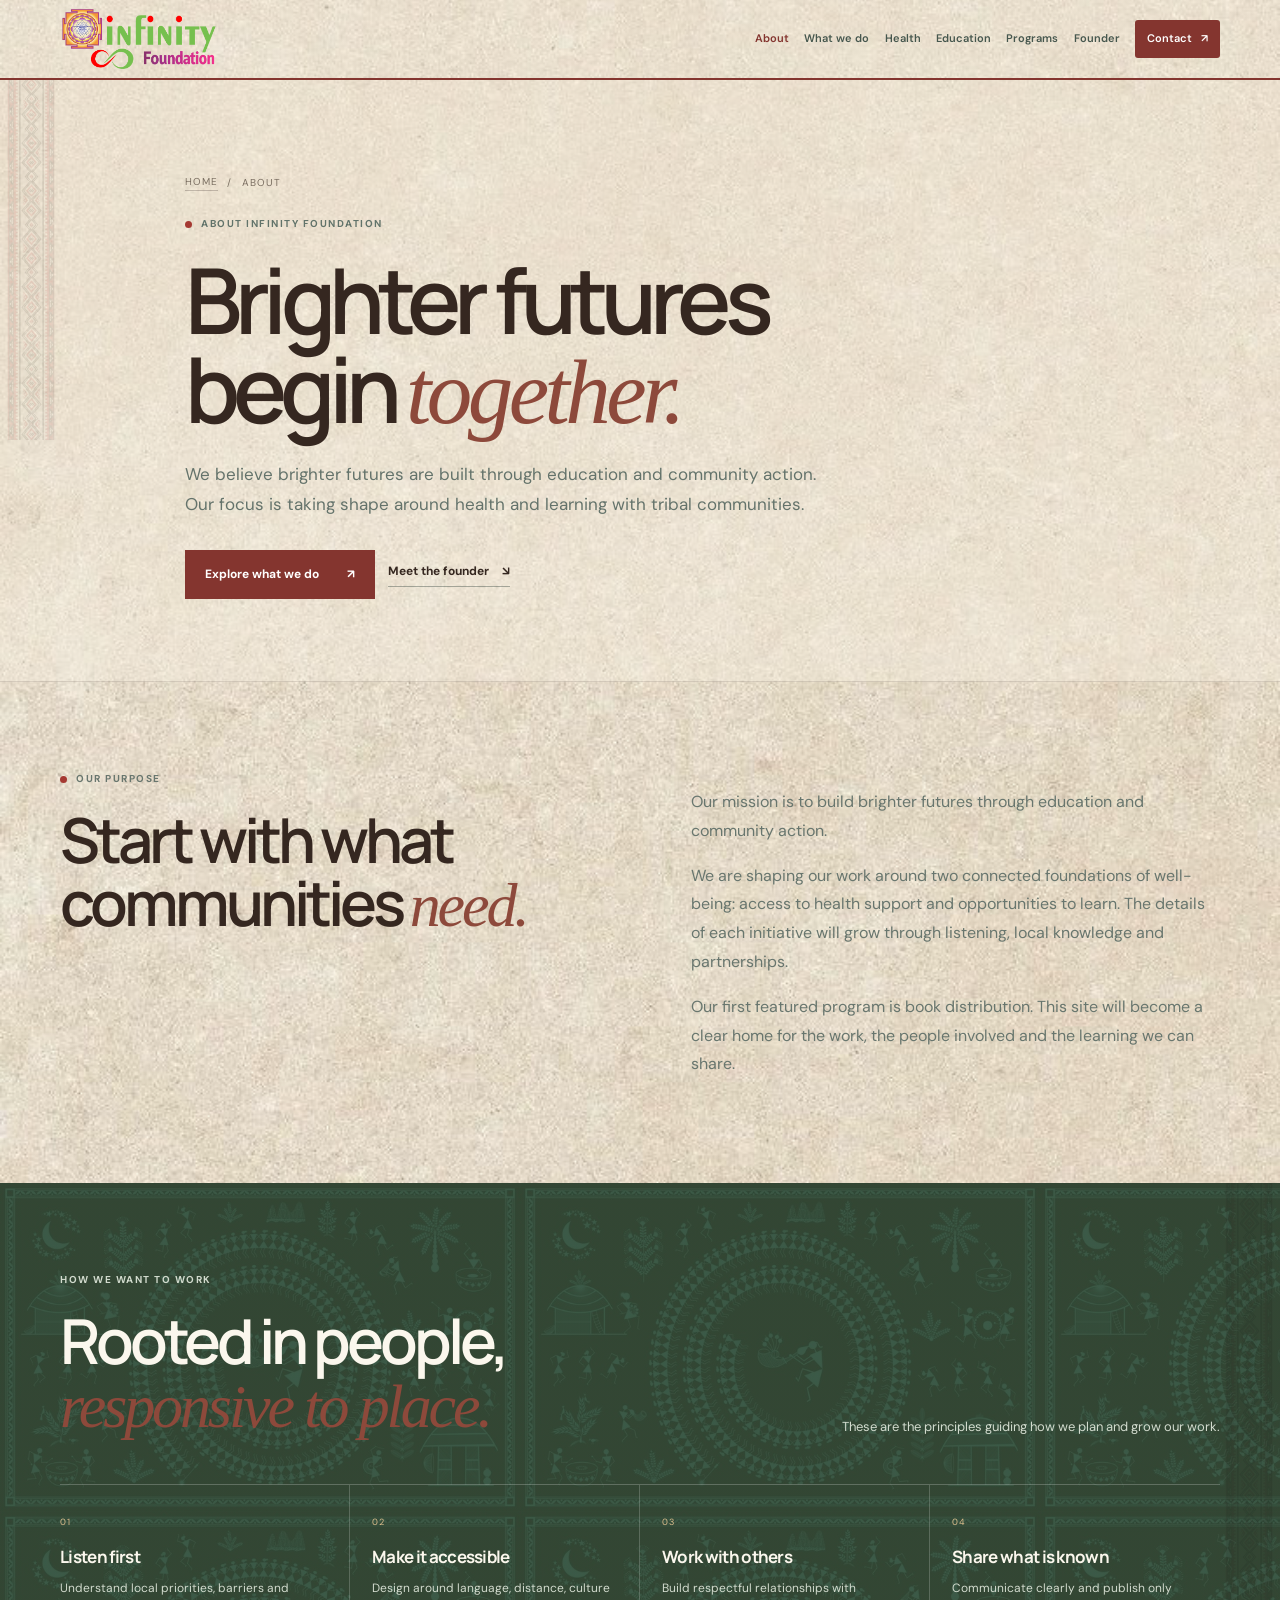
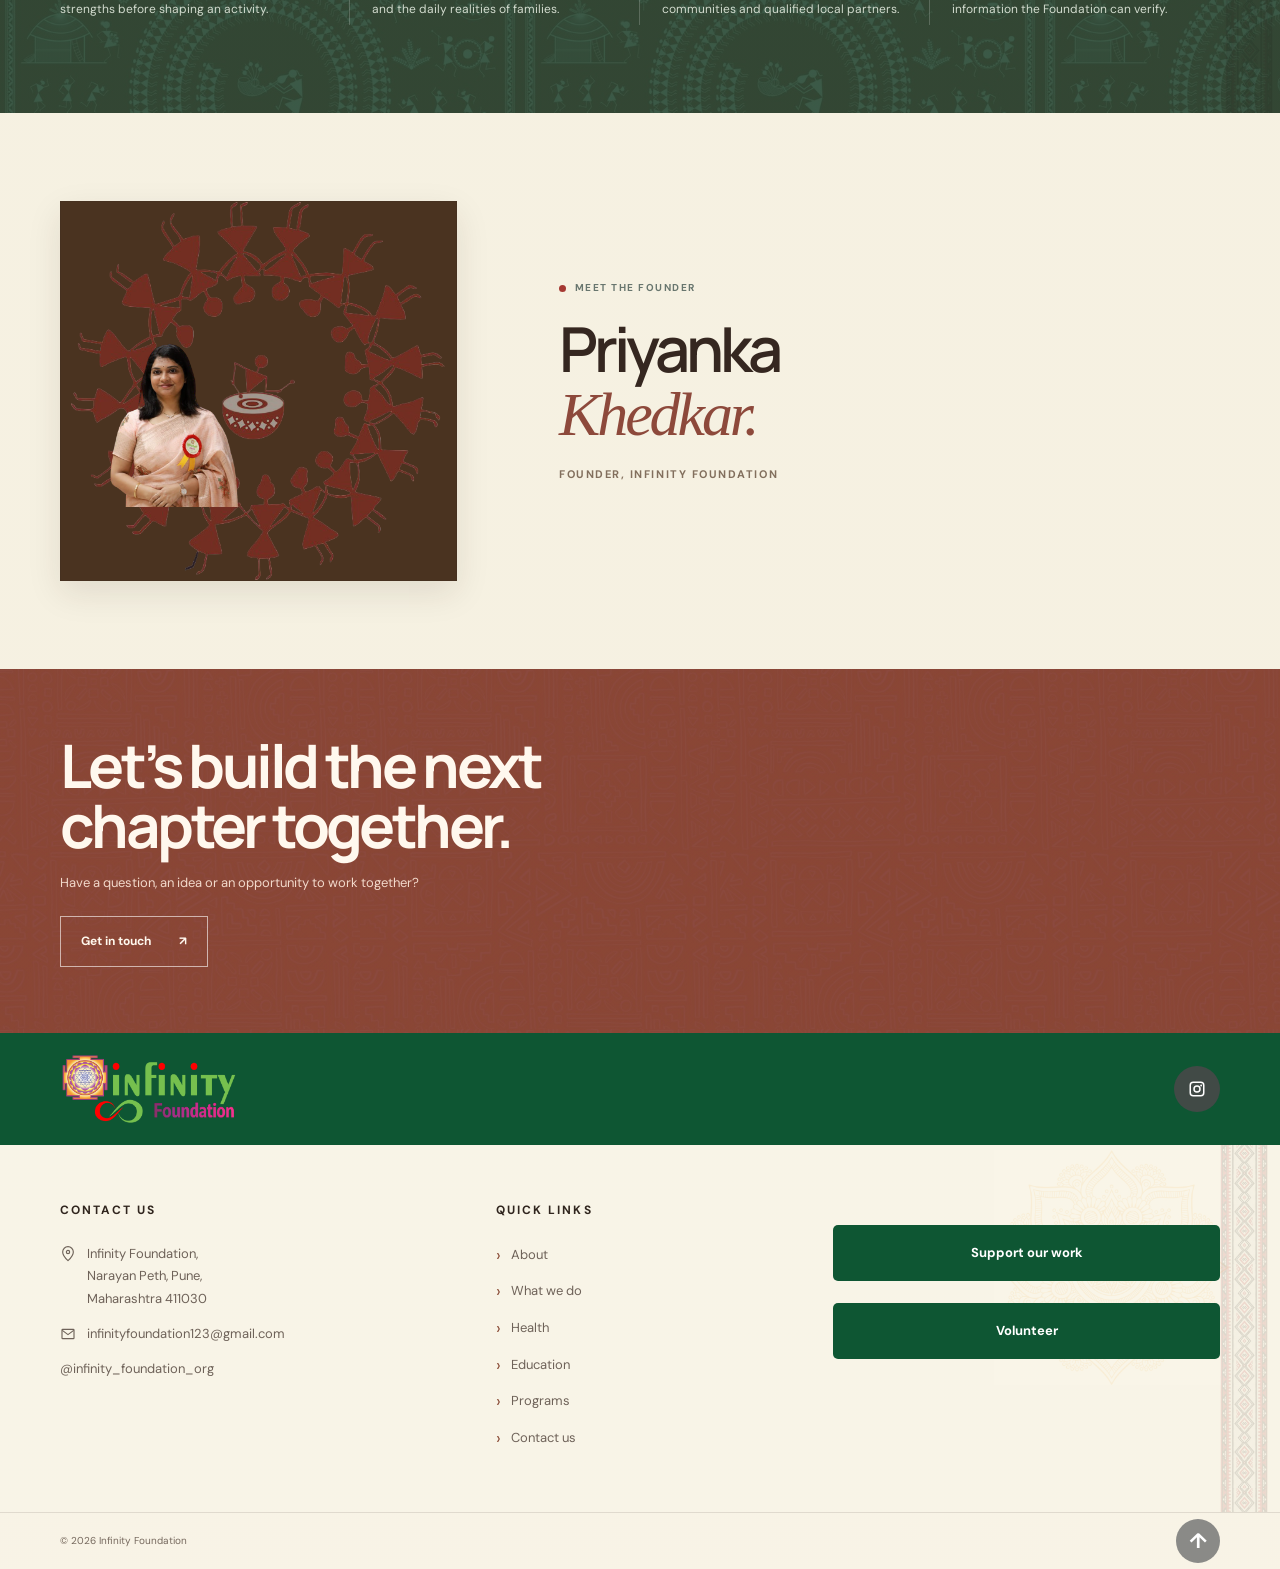
==== about.html @ 8c1bfecf "Add detailed foundation pages" ====
<!doctype html>
<html lang="en">
  <head>
    <meta charset="utf-8" />
    <meta name="viewport" content="width=device-width, initial-scale=1" />
    <meta name="theme-color" content="#f7f5ee" />
    <meta name="description" content="Learn about Infinity Foundation and our focus on brighter futures through education and community action." />
    <title>About — Infinity Foundation</title>
    <link rel="preconnect" href="https://fonts.googleapis.com" />
    <link rel="preconnect" href="https://fonts.gstatic.com" crossorigin />
    <link href="https://fonts.googleapis.com/css2?family=DM+Sans:wght@400;500;600;700&family=Manrope:wght@400;500;600;700;800&display=swap" rel="stylesheet" />
    <link rel="stylesheet" href="styles.css" />
    <link rel="stylesheet" href="theme.css" />
    <link rel="stylesheet" href="subpages.css" />
    <script src="script.js" defer></script>
  </head>
  <body>
    <a class="skip-link" href="#main">Skip to content</a>
    <header class="site-header"><div class="container nav-wrap">
      <a class="brand" href="index.html" aria-label="Infinity Foundation, home"><span class="brand-logo-frame"><img src="assets/infinity-foundation-logo.png" alt="Infinity Foundation" /></span></a>
      <button class="menu-toggle" type="button" aria-expanded="false" aria-controls="primary-nav" aria-label="Open navigation"><span></span><span></span></button>
      <nav class="primary-nav" id="primary-nav" aria-label="Main navigation">
        <a class="active-nav" href="about.html" aria-current="page">About</a><a href="what-we-do.html">What we do</a><a href="health.html">Health</a><a href="education.html">Education</a><a href="programs.html">Programs</a><a href="about.html#founder">Founder</a><a class="nav-cta" href="contact.html">Contact <span aria-hidden="true">↗</span></a>
      </nav>
    </div></header>
    <main class="subpage-main" id="main">
      <section class="page-hero pillar-left"><div class="container page-hero-inner">
        <p class="page-breadcrumb"><a href="index.html">Home</a><span aria-hidden="true">/</span> About</p>
        <p class="eyebrow"><span class="eyebrow-dot"></span> About Infinity Foundation</p>
        <h1>Brighter futures<br />begin <em>together.</em></h1>
        <p class="page-lede">We believe brighter futures are built through education and community action. Our focus is taking shape around health and learning with tribal communities.</p>
        <div class="page-hero-actions"><a class="button button-dark" href="what-we-do.html">Explore what we do <span aria-hidden="true">↗</span></a><a class="text-link" href="#founder">Meet the founder <span aria-hidden="true">↘</span></a></div>
      </div></section>
      <section class="page-section"><div class="container page-split">
        <div><p class="eyebrow"><span class="eyebrow-dot"></span> Our purpose</p><h2>Start with what<br />communities <em>need.</em></h2></div>
        <div class="page-split-copy"><p class="large-copy">Our mission is to build brighter futures through education and community action.</p><p>We are shaping our work around two connected foundations of well-being: access to health support and opportunities to learn. The details of each initiative will grow through listening, local knowledge and partnerships.</p><p>Our first featured program is book distribution. This site will become a clear home for the work, the people involved and the learning we can share.</p></div>
      </div></section>
      <section class="page-section page-section-green pillar-right"><div class="container">
        <div class="section-intro"><div><p class="eyebrow eyebrow-light">How we want to work</p><h2>Rooted in people,<br /><em>responsive to place.</em></h2></div><p>These are the principles guiding how we plan and grow our work.</p></div>
        <div class="principle-grid">
          <article class="principle-card"><span class="principle-index">01</span><h3>Listen first</h3><p>Understand local priorities, barriers and strengths before shaping an activity.</p></article>
          <article class="principle-card"><span class="principle-index">02</span><h3>Make it accessible</h3><p>Design around language, distance, culture and the daily realities of families.</p></article>
          <article class="principle-card"><span class="principle-index">03</span><h3>Work with others</h3><p>Build respectful relationships with communities and qualified local partners.</p></article>
          <article class="principle-card"><span class="principle-index">04</span><h3>Share what is known</h3><p>Communicate clearly and publish only information the Foundation can verify.</p></article>
        </div>
      </div></section>
      <section class="page-section" id="founder"><div class="container about-founder">
        <figure class="about-founder-photo page-image"><img class="founder-emblem" src="assets/warli-emblem.png" alt="" aria-hidden="true" loading="lazy" /><img class="founder-cutout" src="assets/founder-priyanka-cutout.png" alt="Priyanka Khedkar" loading="lazy" /></figure>
        <div class="about-founder-copy"><p class="eyebrow"><span class="eyebrow-dot"></span> Meet the founder</p><h2>Priyanka<br /><em>Khedkar.</em></h2><p class="founder-role">Founder, Infinity Foundation</p></div>
      </div></section>
      <section class="page-footer-cta"><div class="container"><h2>Let’s build the next chapter together.</h2><p>Have a question, an idea or an opportunity to work together?</p><a class="button" href="contact.html">Get in touch <span aria-hidden="true">↗</span></a></div></section>
    </main>
    <footer class="site-footer">
      <div class="footer-top"><div class="container footer-top-inner"><a class="brand brand-footer" href="index.html" aria-label="Infinity Foundation, home"><span class="brand-logo-frame"><img src="assets/infinity-foundation-logo.png" alt="Infinity Foundation" /></span></a><div class="footer-socials" aria-label="Social media"><a class="footer-social-icon" href="https://www.instagram.com/infinity_foundation_org/" target="_blank" rel="noopener noreferrer" aria-label="Instagram: infinity_foundation_org"><svg viewBox="0 0 24 24" aria-hidden="true"><path d="M7 2h10a5 5 0 0 1 5 5v10a5 5 0 0 1-5 5H7a5 5 0 0 1-5-5V7a5 5 0 0 1 5-5Zm0 2a3 3 0 0 0-3 3v10a3 3 0 0 0 3 3h10a3 3 0 0 0 3-3V7a3 3 0 0 0-3-3H7Zm5 3a5 5 0 1 1 0 10 5 5 0 0 1 0-10Zm0 2a3 3 0 1 0 0 6 3 3 0 0 0 0-6Zm5.5-3a1.25 1.25 0 1 1 0 2.5 1.25 1.25 0 0 1 0-2.5Z" /></svg></a></div></div></div>
      <div class="footer-content pillar-right"><div class="container footer-columns">
        <section class="footer-column" aria-labelledby="footer-contact-title"><h2 id="footer-contact-title">Contact us</h2><address class="footer-address"><svg viewBox="0 0 24 24" aria-hidden="true"><path d="M12 22s8-7.2 8-13A8 8 0 1 0 4 9c0 5.8 8 13 8 13Z"/><circle cx="12" cy="9" r="2.5"/></svg><span>Infinity Foundation,<br />Narayan Peth, Pune,<br />Maharashtra 411030</span></address><a class="footer-contact-link" href="mailto:infinityfoundation123@gmail.com"><svg viewBox="0 0 24 24" aria-hidden="true"><rect x="3" y="5" width="18" height="14" rx="1"/><path d="m4 7 8 6 8-6"/></svg><span>infinityfoundation123@gmail.com</span></a><a class="footer-contact-link" href="https://www.instagram.com/infinity_foundation_org/" target="_blank" rel="noopener noreferrer"><span>@infinity_foundation_org</span></a></section>
        <nav class="footer-column footer-quick-links" aria-labelledby="footer-links-title"><h2 id="footer-links-title">Quick links</h2><ul><li><a href="about.html">About</a></li><li><a href="what-we-do.html">What we do</a></li><li><a href="health.html">Health</a></li><li><a href="education.html">Education</a></li><li><a href="programs.html">Programs</a></li><li><a href="contact.html">Contact us</a></li></ul></nav>
        <div class="footer-actions" aria-label="Ways to support"><a class="footer-action" href="contact.html#connect">Support our work</a><a class="footer-action" href="contact.html#connect">Volunteer</a></div>
      </div></div><div class="footer-bottom"><div class="container footer-bottom-inner"><span>© <span id="year"></span> Infinity Foundation</span><a class="back-top" href="#main" aria-label="Back to top">↑</a></div></div>
    </footer>
  </body>
</html>
---- styles.css ----
:root{--ink:#1c3029;--muted:#64736b;--paper:#f7f5ee;--white:#fffefa;--green:#23483b;--green-dark:#19392f;--sage:#dce6d8;--peach:#f2d9c9;--lilac:#e2dff0;--line:rgba(28,48,41,.16);--serif:Georgia,"Times New Roman",serif;--sans:"DM Sans",Arial,sans-serif;--display:"Manrope","DM Sans",Arial,sans-serif}*{box-sizing:border-box}html{scroll-behavior:smooth;scroll-padding-top:86px}body{margin:0;background:var(--paper);color:var(--ink);font-family:var(--sans);font-size:16px;line-height:1.6;-webkit-font-smoothing:antialiased}a{color:inherit;text-decoration:none}button{font:inherit}.container{width:min(1160px,calc(100% - 64px));margin-inline:auto}.section{padding:112px 0}.skip-link{position:absolute;left:16px;top:-60px;z-index:20;background:var(--ink);color:white;padding:10px 16px}.skip-link:focus{top:16px}.site-header{position:sticky;top:0;z-index:10;background:rgba(247,245,238,.94);backdrop-filter:blur(12px);border-bottom:1px solid rgba(28,48,41,.08)}.nav-wrap{height:78px;display:flex;align-items:center;justify-content:space-between}.brand{display:inline-flex;align-items:center;gap:11px;font-family:var(--display);font-weight:800;letter-spacing:-.04em;font-size:17px}.brand-mark{width:27px;height:27px;border-radius:50%;background:var(--green);display:flex;align-items:center;justify-content:center;gap:2px;transform:rotate(-24deg)}.brand-mark span{display:block;width:4px;border-radius:100%;background:#e3c47b}.brand-mark span:nth-child(1){height:8px}.brand-mark span:nth-child(2){height:14px}.brand-mark span:nth-child(3){height:10px}.primary-nav{display:flex;align-items:center;gap:34px;font-size:13px;font-weight:600}.primary-nav a:not(.nav-cta){color:#46574e;transition:color .2s}.primary-nav a:hover,.primary-nav a:focus-visible{color:#b46e49}.nav-cta{background:var(--green);color:white;padding:12px 18px;border-radius:3px}.nav-cta span{margin-left:13px}.menu-toggle{display:none}.hero{padding-top:72px;padding-bottom:24px}.hero-grid{display:grid;grid-template-columns:1.05fr .95fr;align-items:center;gap:52px;min-height:525px}.eyebrow{text-transform:uppercase;letter-spacing:.15em;font-size:10px;font-weight:700;color:#61736a;margin:0 0 22px;display:flex;align-items:center;gap:9px}.eyebrow-dot{width:7px;height:7px;background:#be805e;border-radius:50%;display:inline-block}.hero h1,.section h2,.impact-section h2,.donate-section h2{font-family:var(--display);font-size:clamp(52px,6vw,82px);line-height:.99;letter-spacing:-.07em;margin:0;font-weight:600}.hero h1 em,.section h2 em,.impact-section h2 em,.donate-section h2 em{font-family:var(--serif);font-weight:400;letter-spacing:-.055em;color:#9b7158}.hero-lede{font-size:16px;line-height:1.75;color:#5f6f67;max-width:485px;margin:25px 0 27px}.hero-actions{display:flex;align-items:center;gap:26px;flex-wrap:wrap}.button{display:inline-flex;align-items:center;gap:28px;padding:15px 20px;font-size:12px;font-weight:700;transition:transform .2s,background .2s}.button:hover{transform:translateY(-2px)}.button-dark{background:var(--green);color:#fff}.button-dark:hover{background:#315a4a}.text-link,.light-link{font-size:12px;font-weight:700;border-bottom:1px solid rgba(28,48,41,.35);padding-bottom:5px}.text-link span,.light-link span{margin-left:10px}.hero-note{display:flex;align-items:center;gap:12px;max-width:345px;margin-top:56px;color:#718078;font-size:11px;line-height:1.5}.note-line{width:28px;height:1px;background:#bf866b;flex:none}.hero-art{height:475px;position:relative;overflow:hidden;background:#e4e9dc;border-radius:48% 48% 8px 8px / 38% 38% 8px 8px}.art-sun{position:absolute;top:44px;right:55px;width:114px;height:114px;border-radius:50%;background:#e9c88c;opacity:.92}.art-ring{position:absolute;border:1px solid rgba(66,101,78,.22);border-radius:50%;width:360px;height:360px;left:50%;top:48%;transform:translate(-50%,-50%)}.ring-two{width:285px;height:285px}.art-stem{position:absolute;bottom:73px;left:50%;height:244px;width:3px;background:#557c62;transform-origin:bottom;border-radius:5px}.stem-one{transform:rotate(-13deg)}.stem-two{transform:rotate(19deg);height:199px}.art-leaf{position:absolute;z-index:2;width:95px;height:47px;background:#739277;border-radius:100% 0 100% 0}.leaf-one{left:calc(50% - 87px);top:210px;transform:rotate(12deg)}.leaf-two{left:calc(50% - 2px);top:167px;transform:rotate(-25deg) scaleX(-1);background:#96ad88}.leaf-three{left:calc(50% - 25px);top:283px;transform:rotate(-12deg) scaleX(-1);background:#b1bd90}.art-ground{position:absolute;bottom:0;left:-5%;width:110%;height:93px;background:#cbdbc4;border-radius:50% 50% 0 0/22% 22% 0 0}.art-card{position:absolute;z-index:3;display:flex;align-items:center;gap:10px;background:#fffdf6;padding:12px 15px;box-shadow:0 12px 36px rgba(30,57,44,.09);font-size:10px;font-weight:700;line-height:1.3}.art-card-top{top:119px;left:22px}.art-card-bottom{right:19px;bottom:105px}.art-icon{font-size:21px;color:#b97958}.art-spark{font-size:20px;color:#8a9f75}.art-caption{position:absolute;right:18px;top:32px;font-size:9px;letter-spacing:.12em;text-transform:uppercase;color:#66776b}.hero-bottom{height:63px;display:flex;align-items:center;gap:14px;color:#748179;font-size:10px;text-transform:uppercase;letter-spacing:.12em}.bottom-dash{height:1px;width:35px;background:#c58c6d}.hero-bottom a{margin-left:auto;font-size:19px;color:var(--green)}.intro-band{background:var(--green);color:white;padding:80px 0}.intro-band-inner{display:grid;grid-template-columns:180px 1fr 160px;align-items:center;gap:30px}.eyebrow-light{color:#bbcbc1}.intro-statement{font-family:var(--display);font-size:clamp(25px,3.1vw,40px);font-weight:500;line-height:1.32;letter-spacing:-.045em;margin:0;max-width:790px}.intro-statement span{color:#d9bd92;font-family:var(--serif);font-style:italic;font-weight:400}.light-link{display:inline-block;color:#fff;border-color:rgba(255,255,255,.45);white-space:nowrap}.two-col{display:grid;grid-template-columns:1fr .88fr;gap:90px;align-items:start}.section h2{font-size:clamp(43px,5.2vw,67px)}.section-heading .eyebrow{margin-bottom:24px}.about-copy{padding-top:47px;color:#69776f;font-size:14px;line-height:1.8}.about-copy .large-copy{font-size:19px;line-height:1.55;color:var(--ink);margin:0 0 18px}.about-copy .text-link{display:inline-block;color:var(--ink);margin-top:20px}.values-row{display:grid;grid-template-columns:repeat(3,1fr);gap:36px;margin-top:83px;border-top:1px solid var(--line);padding-top:22px}.value-card{position:relative;padding:12px 20px 0 0}.value-number{font-size:10px;letter-spacing:.12em;color:#af785a}.value-card h3{font-family:var(--display);font-size:20px;letter-spacing:-.04em;margin:15px 0 5px}.value-card p{font-size:12px;color:#728078;max-width:240px;margin:0;line-height:1.7}.programs-section{background:#f0eee6}.section-topline{display:flex;justify-content:space-between;align-items:end;margin-bottom:48px}.section-topline .eyebrow{margin-bottom:20px}.section-aside{color:#718078;font-size:13px;max-width:270px;line-height:1.7;margin:0 5% 6px 25px}.program-grid{display:grid;grid-template-columns:repeat(3,1fr);gap:18px}.program-card{min-height:310px;padding:26px 27px;display:flex;flex-direction:column;align-items:flex-start}.program-card-sage{background:var(--sage)}.program-card-peach{background:var(--peach)}.program-card-lilac{background:var(--lilac)}.program-index{font-size:9px;letter-spacing:.14em;color:#627168}.program-symbol{width:54px;height:54px;border-radius:50%;display:grid;place-items:center;margin:20px 0 14px;font-size:27px;background:rgba(255,255,255,.5);color:#718e73}.symbol-wave{color:#b8795a;font-size:36px}.symbol-star{color:#81789c}.program-card h3{font-family:var(--display);font-size:21px;letter-spacing:-.04em;margin:0 0 7px}.program-card p{font-size:12px;color:#607067;line-height:1.65;margin:0 0 19px;max-width:280px}.program-card a{font-size:11px;font-weight:700;margin-top:auto;border-bottom:1px solid rgba(28,48,41,.25);padding-bottom:4px}.program-card a span{margin-left:18px}.impact-section{position:relative;overflow:hidden;background:var(--green-dark);color:#f8f5e9}.impact-grid{display:grid;grid-template-columns:.85fr 1.15fr;gap:100px;align-items:center;position:relative;z-index:1}.impact-section h2{font-size:clamp(50px,6vw,76px)}.impact-section h2 em,.donate-section h2 em{color:#dfc092}.impact-copy>p:not(.eyebrow){color:#bbc8bf;font-size:13px;max-width:330px;line-height:1.75;margin:23px 0 24px}.impact-metrics{border-top:1px solid rgba(255,255,255,.2)}.metric{display:grid;grid-template-columns:145px 1fr;grid-template-rows:auto auto;align-items:center;border-bottom:1px solid rgba(255,255,255,.2);padding:20px 0}.metric strong{grid-row:span 2;font-family:var(--display);font-size:45px;line-height:1;color:#e3c28e;letter-spacing:-.06em;font-weight:500}.metric span{font-size:14px;line-height:1.4}.metric small{font-size:9px;letter-spacing:.04em;text-transform:uppercase;color:#a6b8ad;margin-top:4px}.impact-decoration{position:absolute;right:-48px;bottom:-115px;color:rgba(228,202,150,.1);font-size:290px;line-height:1}.involvement-grid{display:grid;grid-template-columns:1fr 1fr;gap:100px;align-items:center}.involvement-heading h2{margin-bottom:21px}.involvement-heading>p:last-child{max-width:350px;color:#738078;font-size:13px;line-height:1.7}.involvement-options{border-top:1px solid var(--line)}.involvement-option{display:grid;grid-template-columns:43px 1fr 20px;gap:16px;align-items:center;padding:22px 0;border-bottom:1px solid var(--line);transition:padding .2s}.involvement-option:hover{padding-inline:8px}.option-icon{width:38px;height:38px;background:#e7e9df;border-radius:50%;display:grid;place-items:center;color:#668067;font-size:20px}.involvement-option strong,.involvement-option small{display:block}.involvement-option strong{font-family:var(--display);font-size:16px;letter-spacing:-.03em}.involvement-option small{font-size:11px;color:#78847d;margin-top:3px}.option-arrow{color:#ac785d}.donate-section{background:#b3795c;color:#fff8ee;padding:72px 0}.donate-inner{display:grid;grid-template-columns:1.1fr .9fr;gap:80px;align-items:center}.donate-section h2{font-size:clamp(43px,5vw,62px)}.donate-copy p{color:#f4dfd1;font-size:14px;line-height:1.8;margin:0 0 15px}.donate-note{display:inline-flex;border:1px solid rgba(255,255,255,.45);padding:7px 12px;text-transform:uppercase;letter-spacing:.1em;font-size:9px}.contact-section{padding-bottom:102px}.contact-grid{display:grid;grid-template-columns:1fr .78fr;gap:100px}.contact-grid>div:first-child>p:last-child{max-width:360px;color:#748078;font-size:13px;margin-top:22px}.contact-details{align-self:end;border-top:1px solid var(--line)}.contact-details>div{padding:17px 0;border-bottom:1px solid var(--line);display:grid;grid-template-columns:110px 1fr;gap:20px}.detail-label{font-size:10px;letter-spacing:.12em;text-transform:uppercase;color:#7a877f}.placeholder-value{font-size:13px;color:#69776f}.site-footer{background:#e9e8de;padding:37px 0 20px}.footer-main{display:flex;align-items:center;gap:25px;padding-bottom:28px}.brand-footer{font-size:16px}.footer-main p{font-size:11px;color:#758078;margin:0}.back-top{font-size:11px;font-weight:700;margin-left:auto}.footer-bottom{border-top:1px solid var(--line);padding-top:16px;display:flex;justify-content:space-between;gap:20px;font-size:9px;color:#758078}.menu-toggle:focus-visible,.primary-nav a:focus-visible,.button:focus-visible,.text-link:focus-visible,.light-link:focus-visible,.involvement-option:focus-visible{outline:2px solid #bd805f;outline-offset:4px}
@media(max-width:900px){.container{width:min(100% - 44px,760px)}.primary-nav{gap:20px}.hero-grid{gap:24px}.hero-art{height:415px}.art-card-top{left:8px}.art-card-bottom{right:7px}.intro-band-inner{grid-template-columns:140px 1fr}.intro-band-inner .light-link{grid-column:2}.two-col,.impact-grid,.involvement-grid,.contact-grid{gap:52px}.program-card{padding:22px 19px}.impact-grid{grid-template-columns:.8fr 1.2fr}.metric{grid-template-columns:120px 1fr}.donate-inner{gap:45px}}
@media(max-width:680px){html{scroll-padding-top:70px}.container{width:calc(100% - 40px)}.section{padding:78px 0}.nav-wrap{height:68px}.menu-toggle{display:flex;width:42px;height:42px;border:0;background:transparent;flex-direction:column;justify-content:center;gap:6px;align-items:center;cursor:pointer}.menu-toggle span{height:1.5px;width:20px;background:var(--ink);transition:transform .2s}.menu-toggle[aria-expanded=true] span:first-child{transform:translateY(3.75px) rotate(45deg)}.menu-toggle[aria-expanded=true] span:last-child{transform:translateY(-3.75px) rotate(-45deg)}.primary-nav{position:absolute;left:0;right:0;top:68px;display:none;flex-direction:column;align-items:stretch;gap:0;background:var(--paper);padding:8px 20px 20px;border-bottom:1px solid var(--line);box-shadow:0 14px 18px rgba(28,48,41,.06)}.primary-nav.is-open{display:flex}.primary-nav a:not(.nav-cta){padding:12px 0;border-bottom:1px solid rgba(28,48,41,.08)}.nav-cta{margin-top:14px;text-align:center}.hero{padding-top:48px;padding-bottom:15px}.hero-grid{grid-template-columns:1fr;gap:37px;min-height:auto}.hero h1{font-size:clamp(56px,14vw,74px)}.hero-lede{font-size:14px;margin:20px 0 23px}.hero-note{margin-top:33px}.hero-art{height:350px;max-width:460px;width:100%;margin-inline:auto}.art-sun{width:90px;height:90px;right:40px;top:33px}.art-ring{width:300px;height:300px}.ring-two{width:235px;height:235px}.art-stem{height:206px}.stem-two{height:170px}.art-leaf{width:76px;height:38px}.leaf-one{left:calc(50% - 71px);top:160px}.leaf-two{left:calc(50% - 1px);top:127px}.leaf-three{left:calc(50% - 20px);top:218px}.art-ground{height:70px}.art-card-top{top:85px;left:8px}.art-card-bottom{bottom:80px;right:7px}.art-caption{top:22px;right:12px;font-size:7px}.hero-bottom{height:51px;font-size:8px;gap:9px}.bottom-dash{width:20px}.intro-band{padding:56px 0}.intro-band-inner{grid-template-columns:1fr;gap:15px}.intro-band-inner .eyebrow{margin:0}.intro-statement{font-size:29px}.intro-band-inner .light-link{grid-column:auto;justify-self:start;margin-top:9px}.two-col{grid-template-columns:1fr;gap:15px}.section h2{font-size:clamp(45px,12vw,61px)}.about-copy{padding-top:0}.about-copy .large-copy{font-size:17px}.values-row{grid-template-columns:1fr;gap:20px;margin-top:45px;padding-top:13px}.value-card{padding:4px 0 0}.value-card h3{margin:7px 0 2px}.programs-section{padding-top:74px}.section-topline{display:block;margin-bottom:31px}.section-aside{margin:16px 0 0;max-width:390px}.program-grid{grid-template-columns:1fr;gap:12px}.program-card{min-height:250px;padding:21px 22px}.program-symbol{margin:12px 0 10px}.impact-grid{grid-template-columns:1fr;gap:39px}.impact-metrics{max-width:540px}.metric{grid-template-columns:110px 1fr;padding:16px 0}.metric strong{font-size:39px}.metric span{font-size:13px}.impact-decoration{font-size:180px;right:-45px;bottom:-65px}.involvement-grid{grid-template-columns:1fr;gap:30px}.involvement-heading>p:last-child{margin-top:16px}.involvement-option{grid-template-columns:38px 1fr 16px;gap:12px;padding:18px 0}.involvement-option:hover{padding-inline:4px}.donate-section{padding:59px 0}.donate-inner{grid-template-columns:1fr;gap:22px}.donate-section h2{font-size:clamp(44px,11vw,58px)}.contact-grid{grid-template-columns:1fr;gap:32px}.contact-details>div{grid-template-columns:88px 1fr;gap:12px}.footer-main{display:grid;grid-template-columns:1fr auto;gap:9px 14px}.footer-main p{grid-column:1/-1;grid-row:2}.back-top{grid-column:2;grid-row:1}.footer-bottom{flex-direction:column;gap:6px}.site-footer{padding-top:30px}}
@media(prefers-reduced-motion:reduce){html{scroll-behavior:auto}*,*::before,*::after{transition-duration:.01ms!important;animation-duration:.01ms!important;animation-iteration-count:1!important}}
---- theme.css ----
:root{
  --ink:#352720;
  --muted:#75685d;
  --paper:#f5efdf;
  --white:#fffaf0;
  --green:#365e42;
  --green-dark:#284935;
  --sage:#e4e8d5;
  --peach:#f0ddc4;
  --lilac:#eadfd0;
  --line:rgba(53,39,32,.18);
}
body{
  background-color:var(--paper);
  background-image:linear-gradient(rgba(249,246,235,.22),rgba(249,246,235,.22)),url('assets/page-parchment.jpg');
  background-size:auto,cover;
  background-position:center,center;
  background-repeat:repeat,no-repeat;
  background-attachment:scroll,fixed;
}
.site-header{border-bottom:2px solid #84352f;background-color:rgba(249,246,235,.5);background-image:linear-gradient(rgba(249,246,235,.45),rgba(249,246,235,.45)),url('assets/page-parchment.jpg');background-size:auto,cover;background-position:center,center;background-repeat:repeat,no-repeat;background-attachment:scroll,fixed}
.brand-logo-frame{display:block;width:190px;height:75px;overflow:hidden;flex:none}
.brand-logo-frame img{display:block;width:100%;height:100%;object-fit:cover;object-position:center}
.brand-footer .brand-logo-frame{width:168px;height:66px}
.hero .eyebrow-dot,.eyebrow-dot{background:#a53932}
.hero h1 em,.section h2 em{color:#8d493b}
.button-dark,.nav-cta{background:#84352f}
.button-dark:hover,.nav-cta:hover{background:#6d2926}
.text-link:hover,.primary-nav a:hover{color:#84352f}
.hero-art{background-color:#e7e1cc;background-image:linear-gradient(rgba(229,231,207,.68),rgba(229,231,207,.68)),url('assets/gold-pattern.jfif');background-size:auto,300px;background-repeat:no-repeat,repeat}
.intro-band{position:relative;overflow:hidden;padding-bottom:0;background-color:#365e42;background-image:linear-gradient(rgba(40,73,53,.88),rgba(40,73,53,.88)),url('assets/warli-background.jfif');background-size:auto,520px auto;background-repeat:no-repeat,repeat}
.intro-band::before,.intro-band::after{content:"";position:absolute;inset-block:0;width:48px;opacity:.36;pointer-events:none;background-image:url('assets/woven-border.png');background-repeat:repeat-y;background-position:center;background-size:48px auto;mix-blend-mode:screen}
.intro-band::before{left:0}.intro-band::after{right:0}
.intro-band-inner{position:relative;z-index:1}
.intro-statement[lang="mr"]{font-family:"Nirmala UI","Mangal",sans-serif;letter-spacing:0;line-height:1.5}
.intro-statement[lang="mr"] span{font-family:inherit;font-style:normal;letter-spacing:0}
.purpose-art{position:relative;z-index:1;width:min(1120px,calc(100% - 64px));height:clamp(300px,38vw,460px);margin:42px auto 0;overflow:hidden;background:transparent}
.purpose-art img{position:absolute;bottom:0;left:50%;display:block;width:100%;height:auto;transform:translateX(-50%)}
.programs-section{background:rgba(235,230,214,.2)}
.program-card-sage{background:#e5e7d4}
.program-card-peach{background:#f0dec6}
.program-card-lilac{background:#e8dfd2}
.impact-section{background:#284935}
.donate-section{background-color:#813b32;background-image:linear-gradient(rgba(129,59,50,.92),rgba(129,59,50,.92)),url('assets/gold-pattern.jfif');background-size:auto,360px;background-repeat:no-repeat,repeat}
.donate-note{color:#fff4dd}
.contact-details .social-link{font-size:13px;color:#84352f;font-weight:700}
.social-with-icon{display:inline-flex;align-items:center;gap:9px}
.social-with-icon svg{width:19px;height:19px;fill:currentColor;flex:none}
.address-value{line-height:1.65}
.site-footer{background-color:rgba(231,224,205,.34);background-image:linear-gradient(rgba(231,224,205,.35),rgba(231,224,205,.35)),url('assets/page-parchment.jpg');background-size:auto,cover;background-position:center,center;background-repeat:repeat,no-repeat;background-attachment:scroll,fixed;border-top:2px solid #84352f}
@media(max-width:680px){
  .brand-logo-frame{width:155px;height:61px}
  .brand-footer .brand-logo-frame{width:155px;height:61px}
}
.campaign-carousel{padding:20px 0 0;background:rgba(249,246,235,.22)}
.carousel-stage{position:relative;width:100%;height:clamp(480px,78vh,860px);overflow:hidden;isolation:isolate;background:#d8c356;touch-action:pan-y}
.carousel-slide{position:absolute;inset:0;display:grid;place-items:center;margin:0;opacity:0;visibility:hidden;transition:opacity .4s ease,visibility .4s ease;background:#d8c356}
.carousel-slide::before{content:"";position:absolute;inset:-24px;z-index:0;background-image:var(--slide-background);background-position:center;background-size:cover;filter:blur(18px) saturate(.9);transform:scale(1.06);opacity:.72}
.carousel-slide.is-active{opacity:1;visibility:visible}
.carousel-slide img{position:relative;z-index:1;display:block;width:auto;height:100%;max-width:min(100vw,82vh);object-fit:contain;box-shadow:0 12px 38px rgba(40,34,21,.2)}
.carousel-control{position:absolute;z-index:2;top:50%;display:grid;place-items:center;width:52px;height:52px;padding:0;transform:translateY(-50%);border:1px solid rgba(40,73,53,.2);border-radius:50%;background:rgba(249,246,235,.94);color:#284935;cursor:pointer;box-shadow:0 6px 20px rgba(26,35,24,.15);transition:transform .2s ease,background .2s ease}
.carousel-control:hover{background:#fffaf0;transform:translateY(-50%) scale(1.07)}
.carousel-control:focus-visible,.carousel-indicator:focus-visible{outline:3px solid #84352f;outline-offset:3px}
.carousel-control svg{width:24px;height:24px;fill:none;stroke:currentColor;stroke-width:2;stroke-linecap:round;stroke-linejoin:round}
.carousel-previous{left:clamp(12px,3vw,42px)}
.carousel-next{right:clamp(12px,3vw,42px)}
.carousel-meta{display:flex;align-items:center;justify-content:space-between;gap:20px;padding-block:17px 20px}
.carousel-meta>p{margin:0;color:#514333;font-family:var(--display);font-size:14px;font-weight:600;letter-spacing:-.02em}
.carousel-navigation{display:flex;align-items:center;gap:17px}
.carousel-status{font-size:10px;font-weight:700;letter-spacing:.12em;color:#736658;font-variant-numeric:tabular-nums}
.carousel-indicators{display:flex;align-items:center;gap:8px}
.carousel-indicator{width:9px;height:9px;border:0;border-radius:10px;padding:0;background:#b6a88f;cursor:pointer;transition:width .2s ease,background .2s ease}
.carousel-indicator.is-active{width:25px;background:#84352f}
.carousel-stage:focus-visible{outline:3px solid #84352f;outline-offset:-4px}
.carousel-slide[aria-hidden="true"]{pointer-events:none}
.carousel-slide[aria-hidden="false"]{pointer-events:auto}
@media(max-width:680px){
  .campaign-carousel{padding-top:8px}
  .carousel-stage{height:min(92vw,calc(100dvh - 165px));min-height:320px;max-height:700px}
  .carousel-slide img{max-width:100%;width:auto;height:100%}
  .carousel-control{width:42px;height:42px}
  .carousel-control svg{width:21px;height:21px}
  .carousel-previous{left:10px}
  .carousel-next{right:10px}
  .carousel-meta{align-items:flex-start;flex-direction:column;gap:10px;padding-block:12px 16px}
  .carousel-meta>p{font-size:12px}
  .carousel-navigation{width:100%;justify-content:space-between}
}
.founder-section{background:rgba(239,233,215,.22);border-block:1px solid rgba(53,39,32,.08)}
.founder-grid{display:grid;grid-template-columns:1.05fr .95fr;align-items:center;gap:clamp(42px,8vw,110px)}
.founder-portrait{position:relative;margin:0;aspect-ratio:1/1;overflow:hidden;background:radial-gradient(circle at 50% 42%,#f1da95 0 43%,#dfc36c 44% 100%);border:8px solid rgba(255,250,240,.9);box-shadow:0 20px 48px rgba(46,34,21,.14)}
.founder-portrait .founder-emblem{position:absolute;z-index:1;top:2%;left:50%;display:block;width:75%;height:auto;aspect-ratio:1/1;object-fit:contain;transform:translateX(-50%);opacity:.95}
.founder-portrait .founder-cutout{position:absolute;z-index:2;bottom:-1%;left:50%;display:block;width:183%;height:auto;max-width:none;transform:translateX(-25%)}
.founder-copy .eyebrow{margin-bottom:24px}
.founder-copy h2{font-size:clamp(48px,6vw,76px)}
.founder-role{margin:21px 0 0;color:#75685d;font-size:13px;font-weight:700;letter-spacing:.08em;text-transform:uppercase}
.book-gallery-carousel{margin-top:34px}
.book-gallery-viewport{overflow:hidden}
.book-gallery-page{display:none;grid-template-columns:repeat(3,minmax(0,1fr));gap:18px}
.book-gallery-page.is-active{display:grid;animation:book-gallery-enter .32s ease both}
@keyframes book-gallery-enter{from{opacity:.55;transform:translateX(12px)}to{opacity:1;transform:translateX(0)}}
.book-gallery-item{position:relative;margin:0;overflow:hidden;background:rgba(239,233,215,.52);border:1px solid rgba(53,39,32,.13);box-shadow:0 8px 24px rgba(46,34,21,.08)}
.book-gallery-item img{display:block;width:100%;height:auto;transition:transform .45s cubic-bezier(.2,.7,.2,1)}
.book-gallery-item:hover img{transform:scale(1.025)}
.book-gallery-controls{display:flex;align-items:center;justify-content:center;gap:18px;margin-top:20px}
.book-gallery-arrow{width:42px;height:42px;display:grid;place-items:center;padding:0;border:1px solid rgba(40,73,53,.2);border-radius:50%;background:rgba(249,246,235,.94);color:#284935;cursor:pointer;box-shadow:0 5px 16px rgba(26,35,24,.1);transition:transform .2s ease,background .2s ease}
.book-gallery-arrow:hover{background:#fffaf0;transform:scale(1.06)}
.book-gallery-arrow:focus-visible{outline:3px solid #84352f;outline-offset:3px}
.book-gallery-arrow svg{width:20px;height:20px;fill:none;stroke:currentColor;stroke-width:2;stroke-linecap:round;stroke-linejoin:round}
.book-gallery-status{min-width:52px;text-align:center;font-size:10px;font-weight:700;letter-spacing:.12em;color:#736658;font-variant-numeric:tabular-nums}
@media(max-width:900px){.book-gallery-page{grid-template-columns:repeat(2,minmax(0,1fr));gap:14px}}
@media(max-width:480px){.book-gallery-page{grid-template-columns:1fr;gap:14px}}
@media(prefers-reduced-motion:reduce){.book-gallery-page.is-active{animation:none}.book-gallery-item img,.book-gallery-arrow{transition:none}}
@media(max-width:680px){
  .intro-statement[lang="mr"]{font-size:27px;line-height:1.55}
  .purpose-art{width:calc(100% - 40px);height:clamp(285px,78vw,360px);margin-top:26px}
  .purpose-art img{width:135%;max-width:none}
}
@media(min-width:681px) and (max-width:900px){
  .purpose-art{width:calc(100% - 44px);height:320px}
}
@media(max-width:680px){
  .founder-grid{grid-template-columns:1fr;gap:27px}
  .founder-portrait{border-width:5px}
  .founder-copy .eyebrow{margin-bottom:15px}
  .founder-copy h2{font-size:clamp(46px,12vw,64px)}
  .founder-role{margin-top:14px}
}
.site-footer{padding:0;background-color:var(--paper);background-image:linear-gradient(rgba(249,246,235,.3),rgba(249,246,235,.3)),url('assets/page-parchment.jpg');background-size:auto,cover;background-position:center,center;background-repeat:repeat,no-repeat;background-attachment:scroll,fixed;border-top:0}
.footer-top{background:#0e5633}
.footer-top-inner{min-height:112px;display:flex;align-items:center;justify-content:space-between;gap:24px}
.footer-top .brand-logo-frame{width:178px;height:70px}
.footer-top .brand-logo-frame img{filter:none}
.footer-socials{display:flex;align-items:center;gap:10px}
.footer-social-icon{width:46px;height:46px;display:grid;place-items:center;border-radius:50%;background:#414a46;color:#fff;transition:background .2s ease,transform .2s ease}
.footer-social-icon:hover{background:#84352f;transform:translateY(-2px)}
.footer-social-icon svg{width:18px;height:18px;fill:currentColor}
.footer-content{padding:58px 0 50px;background:rgba(255,250,240,.28)}
.footer-columns{display:grid;grid-template-columns:1.12fr .8fr 1.25fr;gap:clamp(36px,7vw,100px);align-items:start}
.footer-column h2{margin:0 0 24px;color:#30251e;font-family:var(--sans);font-size:12px;line-height:1.3;letter-spacing:.17em;text-transform:uppercase}
.footer-address,.footer-contact-link{display:flex;align-items:flex-start;gap:11px;margin:0 0 12px;color:#6e6259;font-size:13px;line-height:1.75;font-style:normal}
.footer-address svg,.footer-contact-link svg{width:16px;height:16px;flex:none;margin-top:3px;fill:none;stroke:currentColor;stroke-width:1.7;stroke-linecap:round;stroke-linejoin:round}
.footer-contact-link{align-items:center;transition:color .2s ease}
.footer-contact-link svg{margin-top:0}
.footer-contact-link:hover,.footer-quick-links a:hover{color:#84352f}
.footer-quick-links ul{list-style:none;margin:0;padding:0}
.footer-quick-links li{margin:0 0 11px}
.footer-quick-links a{display:inline-flex;align-items:center;gap:10px;color:#6e6259;font-size:13px;transition:color .2s ease}
.footer-quick-links a::before{content:"›";font-size:17px;color:#8a4c37;line-height:1}
.footer-actions{display:flex;flex-direction:column;gap:22px;padding-top:22px}
.footer-action{min-height:56px;display:flex;align-items:center;justify-content:center;width:100%;padding:14px 24px;border-radius:5px;background:#0e5633;color:#fff;font-size:13px;font-weight:700;transition:background .2s ease,transform .2s ease}
.footer-action:hover{background:#84352f;transform:translateY(-2px)}
.footer-bottom{display:block;padding:0;border-top:1px solid rgba(53,39,32,.12);background:rgba(255,250,240,.18);font-size:inherit;color:inherit}
.footer-bottom-inner{min-height:56px;display:flex;align-items:center;justify-content:space-between;gap:20px;color:#75685d;font-size:10px}
.site-footer .back-top{width:44px;height:44px;flex:none;display:grid;place-items:center;margin:0;border-radius:50%;background:#8a8a87;color:#fff;font-size:21px;line-height:1;transition:background .2s ease}
.site-footer .back-top:hover{background:#84352f}
.founder-section,.programs-section,.donate-section,.contact-section,.footer-content{position:relative;isolation:isolate;overflow:hidden}
.founder-section::before,.programs-section::before,.donate-section::before,.contact-section::before,.footer-content::before{content:"";position:absolute;z-index:0;pointer-events:none;background-position:center;background-repeat:no-repeat;background-size:contain;mix-blend-mode:multiply}
.founder-section::before{width:230px;height:230px;left:-45px;bottom:-28px;background-image:url('assets/warli-dancers.jpg');opacity:.09}
.programs-section::before{width:225px;height:225px;top:-38px;right:-36px;background-image:url('assets/warli-dancers.jpg');opacity:.08}
.donate-section::before{width:210px;height:210px;top:-18px;right:2%;background-image:url('assets/warli-dancers.jpg');opacity:.08}
.contact-section::before{width:235px;height:235px;right:-45px;bottom:-38px;background-image:url('assets/warli-dancers.jpg');opacity:.09}
.footer-content::before{width:235px;height:235px;right:4%;top:5px;background-image:url('assets/warli-mandala.jpg');opacity:.08}
.founder-section>.container,.programs-section>.container,.donate-section>.container,.contact-section>.container,.footer-content>.container{position:relative;z-index:1}
.pillar-left::after,.pillar-right::after{content:"";position:absolute;z-index:0;top:0;bottom:0;width:72px;pointer-events:none;background-image:url('assets/woven-border.png');background-repeat:repeat-y;background-position:center center;background-size:180px auto;mix-blend-mode:multiply;opacity:.12}
.pillar-left::after{left:0}
.pillar-right::after{right:0}
@media(max-width:900px){
  .pillar-left::after{left:-28px}
  .pillar-right::after{right:-28px}
  .pillar-left::after,.pillar-right::after{width:68px;opacity:.1}
}
@media(max-width:680px){
  .pillar-left::after{left:-42px}
  .pillar-right::after{right:-42px}
  .pillar-left::after,.pillar-right::after{width:64px;opacity:.08}
}
@media(min-width:681px) and (max-width:900px){
  .footer-columns{grid-template-columns:1fr 1fr;gap:40px}
  .footer-actions{grid-column:1/-1;display:grid;grid-template-columns:1fr 1fr;padding-top:0}
}
@media(max-width:680px){
  .founder-section::before,.programs-section::before,.donate-section::before,.contact-section::before,.footer-content::before{width:160px;height:160px;opacity:.07}
  .footer-top-inner{min-height:92px}
  .footer-top .brand-logo-frame{width:150px;height:59px}
  .footer-social-icon{width:42px;height:42px}
  .footer-content{padding:38px 0 34px}
  .footer-columns{grid-template-columns:1fr;gap:32px}
  .footer-column h2{margin-bottom:16px}
  .footer-actions{padding-top:0;gap:13px}
  .footer-bottom-inner{min-height:unset;flex-wrap:wrap;padding-block:14px;gap:10px 16px}
  .site-footer .back-top{width:38px;height:38px;margin-left:auto}
}
---- subpages.css ----
.subpage-main{overflow:hidden}
.nav-wrap{gap:16px}.brand-logo-frame{width:158px;height:64px}.primary-nav{gap:clamp(9px,1.2vw,16px);font-size:11px}.nav-cta{padding:10px 12px}.nav-cta span{margin-left:6px}
.page-hero{position:relative;isolation:isolate;overflow:hidden;padding:94px 0 82px;border-bottom:1px solid rgba(53,39,32,.14);background:rgba(245,239,223,.42)}
.page-hero::after{position:absolute;z-index:-1;content:"";width:360px;height:360px;right:-68px;top:-92px;background:url('assets/warli-mandala.jpg') center/contain no-repeat;opacity:.10;mix-blend-mode:multiply;pointer-events:none}
.page-hero-inner{position:relative;z-index:1;max-width:910px}
.page-hero .eyebrow{margin-bottom:23px}
.page-hero h1{max-width:880px;margin:0;font-family:var(--display);font-size:clamp(52px,7.2vw,91px);font-weight:600;line-height:.98;letter-spacing:-.075em}
.page-hero h1 em,.page-section h2 em{font-family:var(--serif);font-weight:400;letter-spacing:-.05em;color:#8d493b}
.page-lede{max-width:650px;margin:23px 0 0;color:#64736b;font-size:17px;line-height:1.75}
.page-hero-actions{display:flex;gap:13px;align-items:center;flex-wrap:wrap;margin-top:30px}
.page-breadcrumb{display:flex;align-items:center;gap:9px;margin:0 0 25px;font-size:10px;letter-spacing:.11em;text-transform:uppercase;color:#7a6e61}
.page-breadcrumb a{border-bottom:1px solid rgba(53,39,32,.25)}
.page-section{position:relative;isolation:isolate;padding:88px 0}
.page-section>.container{position:relative;z-index:1}
.page-section h2{max-width:740px;margin:0;font-family:var(--display);font-size:clamp(38px,5vw,62px);font-weight:600;line-height:1.02;letter-spacing:-.065em}
.page-section h3{font-family:var(--display);font-size:21px;line-height:1.2;letter-spacing:-.04em;margin:0 0 10px}
.page-section p{color:#68766e;line-height:1.8}
.page-section .eyebrow{margin-bottom:20px}
.section-intro{display:flex;justify-content:space-between;align-items:end;gap:35px;margin-bottom:39px}
.section-intro>p{max-width:380px;margin:0;font-size:13px}
.text-block{max-width:610px;margin-left:auto}
.text-block p:first-child{margin-top:0}
.text-block p:last-child{margin-bottom:0}
.page-split{display:grid;grid-template-columns:1fr 1fr;gap:clamp(38px,8vw,106px);align-items:start}
.page-split-copy{padding-top:18px}
.page-split-copy p:first-child{margin-top:0}
.page-section-green{color:#f7f2e6;background-color:#284935;background-image:linear-gradient(rgba(40,73,53,.91),rgba(40,73,53,.91)),url('assets/warli-background.jfif');background-size:auto,520px auto;background-repeat:no-repeat,repeat}
.page-section-green h2,.page-section-green h3{color:#fbf7ed}
.page-section-green p{color:#d2dbce}
.page-section-green .eyebrow{color:#d2dbce}
.page-card-grid{display:grid;grid-template-columns:repeat(2,minmax(0,1fr));gap:17px}
.page-card{position:relative;display:flex;min-height:260px;flex-direction:column;align-items:flex-start;padding:28px 30px;background:rgba(255,250,240,.66);border:1px solid rgba(53,39,32,.11);transition:transform .2s ease,box-shadow .2s ease}
.page-card:hover{transform:translateY(-3px);box-shadow:0 13px 32px rgba(53,39,32,.09)}
.page-card h3{margin-top:27px}
.page-card p{max-width:440px;margin:0 0 20px;font-size:13px}
.page-card-index{font-size:9px;letter-spacing:.15em;text-transform:uppercase;color:#826f5d}
.page-card-symbol{display:grid;place-items:center;width:48px;height:48px;margin-top:22px;border-radius:50%;background:rgba(255,255,255,.62);color:#426447;font-size:23px}
.page-card-link{display:inline-flex;gap:15px;align-items:center;margin-top:auto;padding-bottom:4px;border-bottom:1px solid rgba(53,39,32,.26);font-size:11px;font-weight:700}
.page-card-link span{color:#9a543f}
.page-card-sage{background:#e5e7d4}
.page-card-peach{background:#f0dec6}
.page-card-lilac{background:#e8dfd2}
.page-card-plain{background:rgba(255,250,240,.75)}
.principle-grid{display:grid;grid-template-columns:repeat(4,minmax(0,1fr));gap:0;margin-top:45px;border-top:1px solid rgba(255,255,255,.22)}
.principle-card{padding:22px 22px 4px 0;border-right:1px solid rgba(255,255,255,.2)}
.principle-card:not(:first-child){padding-left:22px}
.principle-card:last-child{border-right:0}
.principle-index{font-size:9px;letter-spacing:.14em;color:#ddbf8e}
.principle-card h3{margin-top:15px;font-size:17px}
.principle-card p{margin:0;font-size:12px}
.page-callout{display:grid;grid-template-columns:1fr auto;gap:24px;align-items:center;padding:31px 35px;background:rgba(228,232,213,.68);border-left:3px solid #9a543f}
.page-callout p{max-width:700px;margin:0;font-size:14px}
.page-callout .button{white-space:nowrap}
.page-image{position:relative;margin:0;overflow:hidden;background:#e7e1cc;border:1px solid rgba(53,39,32,.16);box-shadow:0 12px 32px rgba(46,34,21,.1)}
.page-image img{display:block;width:100%;height:100%;object-fit:cover}
.about-founder{display:grid;grid-template-columns:minmax(230px,.75fr) 1.25fr;gap:clamp(35px,8vw,110px);align-items:center}
.about-founder-photo{position:relative;min-height:380px;background:#4a3320;overflow:hidden}
.about-founder-photo .founder-emblem{position:absolute;inset:0;width:100%;height:100%;object-fit:contain;opacity:.5}
.about-founder-photo .founder-cutout{position:absolute;bottom:0;left:50%;height:94%;width:auto;max-width:95%;object-fit:contain;transform:translateX(-50%)}
.about-founder-copy .founder-role{margin:18px 0;color:#826f5d;font-size:11px;font-weight:700;letter-spacing:.14em;text-transform:uppercase}
.about-founder-copy>p:last-child{max-width:500px}
.focus-card-grid{display:grid;grid-template-columns:repeat(2,minmax(0,1fr));gap:18px}
.focus-card{position:relative;display:flex;min-height:310px;flex-direction:column;padding:27px 30px;background:rgba(255,250,240,.68);border:1px solid rgba(53,39,32,.11);transition:transform .2s ease,box-shadow .2s ease}
.focus-card:hover{transform:translateY(-3px);box-shadow:0 13px 32px rgba(53,39,32,.09)}
.focus-card-health{background:#e5e7d4}
.focus-card-education{background:#f0dec6}
.focus-card-number{font-size:9px;letter-spacing:.14em;color:#6f7566}
.focus-card-icon{display:grid;place-items:center;width:50px;height:50px;margin:21px 0 10px;border-radius:50%;background:rgba(255,255,255,.62);font-size:25px;color:#577754}
.focus-card h3{font-family:var(--display);font-size:26px;line-height:1.2;letter-spacing:-.05em;margin:0 0 9px}
.focus-card p{max-width:420px;margin:0 0 20px;color:#64736b;font-size:13px;line-height:1.7}
.focus-card-link{display:inline-flex;gap:14px;align-items:center;margin-top:auto;font-size:11px;font-weight:700;border-bottom:1px solid rgba(53,39,32,.24);padding-bottom:5px;width:max-content}
.focus-card-link span{color:#9a543f}
.focus-all-link{display:inline-flex;margin-top:28px}
.priority-list{display:grid;grid-template-columns:repeat(2,minmax(0,1fr));gap:0 42px;border-top:1px solid var(--line)}
.priority-item{display:grid;grid-template-columns:38px 1fr;gap:15px;padding:23px 0;border-bottom:1px solid var(--line)}
.priority-number{display:grid;place-items:center;width:32px;height:32px;border-radius:50%;background:#e5e7d4;color:#496749;font-size:10px;font-weight:700}
.priority-item h3{margin:2px 0 6px;font-size:16px}
.priority-item p{margin:0;font-size:12px;line-height:1.7}
.pathway-list{display:grid;grid-template-columns:repeat(4,minmax(0,1fr));gap:14px;counter-reset:pathway}
.pathway-step{min-height:165px;padding:20px 20px 17px;border-top:2px solid #d8bd91;background:rgba(255,250,240,.08);counter-increment:pathway}
.pathway-step::before{content:"0" counter(pathway);display:block;margin-bottom:19px;color:#dec397;font-size:9px;letter-spacing:.12em}
.pathway-step h3{font-size:16px}
.pathway-step p{margin:0;font-size:12px}
.measure-row{display:grid;grid-template-columns:1fr 1fr;gap:40px;align-items:center}
.measure-list{display:grid;grid-template-columns:1fr 1fr;gap:11px;margin:0;padding:0;list-style:none}
.measure-list li{padding:15px 17px;background:rgba(255,250,240,.7);font-size:12px;color:#51634f}
.program-overview{display:grid;grid-template-columns:1fr .82fr;gap:50px;align-items:start}
.program-summary{padding:25px;background:rgba(228,232,213,.68);border-top:2px solid #426447}
.program-summary h3{font-size:17px}
.program-summary dl{margin:18px 0 0}
.program-summary dl div{display:grid;grid-template-columns:115px 1fr;gap:12px;padding:12px 0;border-top:1px solid var(--line)}
.program-summary dt{color:#7a6e61;font-size:10px;letter-spacing:.1em;text-transform:uppercase}
.program-summary dd{margin:0;color:#526158;font-size:12px}
.contact-card-grid{display:grid;grid-template-columns:repeat(3,minmax(0,1fr));gap:15px}
.contact-card{min-height:195px;padding:23px;background:rgba(255,250,240,.72);border:1px solid rgba(53,39,32,.12)}
.contact-card .detail-label{display:block;margin-bottom:17px}
.contact-card a,.contact-card address{color:#526158;font-size:14px;line-height:1.7;font-style:normal;overflow-wrap:anywhere}
.contact-card address{display:block}
.contact-card a{border-bottom:1px solid rgba(53,39,32,.24)}
.page-note{max-width:760px;margin:25px auto 0;padding:17px 20px;border:1px solid rgba(53,39,32,.13);color:#6b776e;font-size:11px;line-height:1.7}
.subpage-main .book-gallery-carousel{max-width:100%;margin:0 auto}
.subpage-main .book-gallery-viewport{min-height:0}
.subpage-main .book-gallery-page{grid-template-columns:repeat(3,minmax(0,1fr));gap:18px}
.subpage-main .book-gallery-item{height:410px}
.subpage-main .book-gallery-item img{height:100%;object-fit:cover;object-position:center 28%}
.page-footer-cta{padding:66px 0;background:#813b32;background-image:linear-gradient(rgba(129,59,50,.92),rgba(129,59,50,.92)),url('assets/gold-pattern.jfif');background-size:auto,360px;color:#fff8ee}
.page-footer-cta h2{max-width:650px;margin:0;font-family:var(--display);font-size:clamp(37px,5vw,60px);line-height:1;letter-spacing:-.06em}
.page-footer-cta p{max-width:540px;margin:17px 0 22px;color:#f2d9cb;font-size:13px;line-height:1.7}
.page-footer-cta .button{border:1px solid rgba(255,255,255,.6)}
.active-nav:not(.nav-cta){color:#84352f!important}.primary-nav .nav-cta.active-nav{color:#fff!important}
.page-section.pillar-left::after,.page-section.pillar-right::after,.page-hero.pillar-left::after,.page-hero.pillar-right::after{content:"";position:absolute;z-index:0;top:0;bottom:0;width:62px;pointer-events:none;background-image:url('assets/woven-border.png');background-repeat:repeat-y;background-position:center;background-size:180px auto;mix-blend-mode:multiply;opacity:.1}
.page-section.pillar-left::after,.page-hero.pillar-left::after{left:0}
.page-section.pillar-right::after,.page-hero.pillar-right::after{right:0}
.page-hero.pillar-left::after,.page-hero.pillar-right::after{z-index:-1}
@media(max-width:900px){.page-hero{padding:76px 0 68px}.page-section{padding:72px 0}.principle-grid,.pathway-list{grid-template-columns:repeat(2,minmax(0,1fr))}.principle-card:nth-child(2){border-right:0}.principle-card:nth-child(3){padding-left:0}.subpage-main .book-gallery-item{height:340px}.subpage-main .book-gallery-page{gap:14px}}
@media(max-width:680px){.page-hero{padding:60px 0 56px}.page-hero::after{width:250px;height:250px;right:-90px;top:-45px;opacity:.08}.page-hero h1{font-size:clamp(48px,13vw,68px)}.page-lede{font-size:14px}.page-section{padding:62px 0}.section-intro{display:block;margin-bottom:28px}.section-intro>p{margin-top:15px}.page-split,.page-card-grid,.focus-card-grid,.priority-list,.measure-row,.program-overview,.contact-card-grid{grid-template-columns:1fr}.text-block{margin:20px 0 0}.page-card{min-height:230px;padding:22px}.principle-grid{grid-template-columns:1fr 1fr}.principle-card{padding:17px 14px 10px 0}.principle-card:not(:first-child){padding-left:14px}.principle-card:nth-child(odd){padding-left:0}.principle-card:nth-child(2){border-right:0}.principle-card:nth-child(3){border-right:1px solid rgba(255,255,255,.2)}.principle-card:nth-child(4){border-right:0}.page-callout{grid-template-columns:1fr;padding:23px}.about-founder{grid-template-columns:1fr;gap:28px}.about-founder-photo{min-height:320px;max-width:390px;width:100%;margin-inline:auto}.pathway-list{grid-template-columns:1fr 1fr;gap:10px}.pathway-step{min-height:150px;padding:16px}.measure-list{grid-template-columns:1fr 1fr}.program-overview{gap:25px}.program-summary dl div{grid-template-columns:95px 1fr}.subpage-main .book-gallery-page{grid-template-columns:1fr}.subpage-main .book-gallery-item{height:auto}.subpage-main .book-gallery-item img{height:auto;object-fit:contain}.page-footer-cta{padding:54px 0}.page-section.pillar-left::after,.page-section.pillar-right::after,.page-hero.pillar-left::after,.page-hero.pillar-right::after{width:38px;opacity:.07}.page-hero.pillar-left::after{left:-16px}.page-hero.pillar-right::after{right:-16px}}
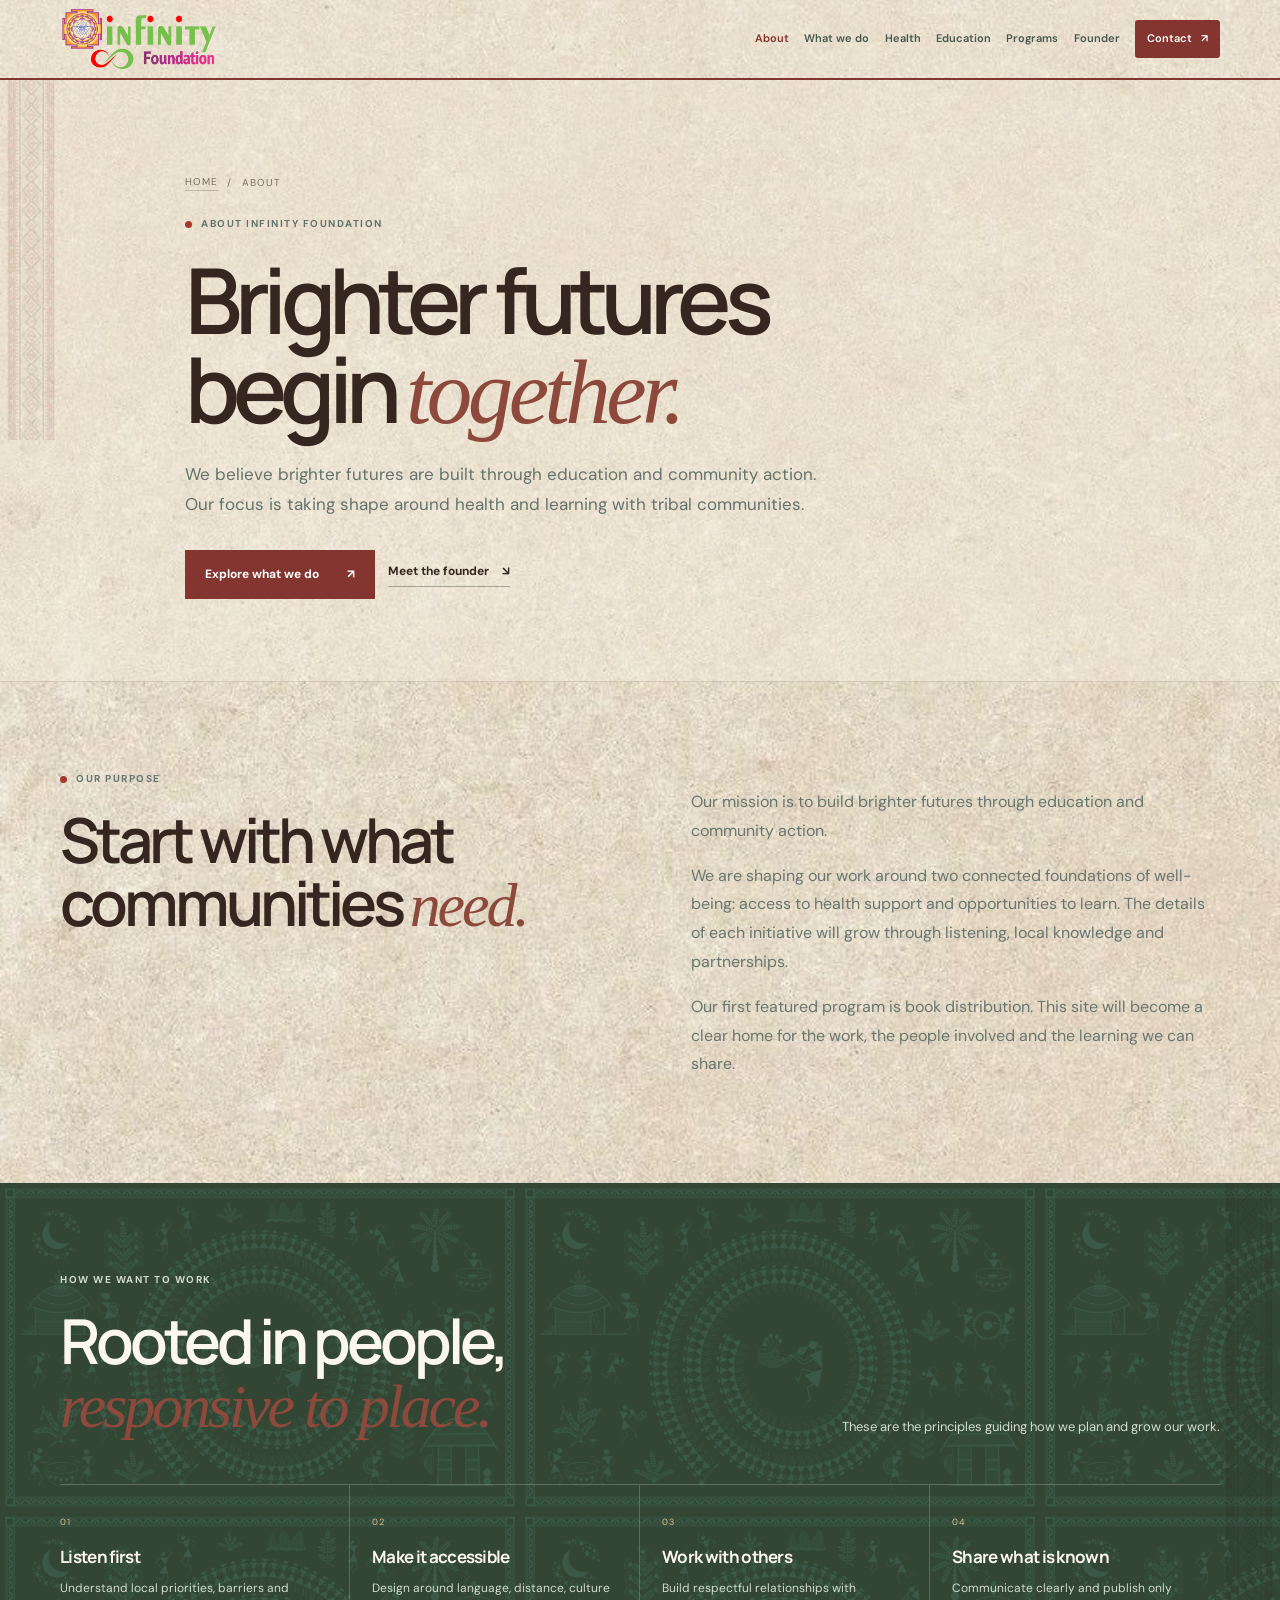
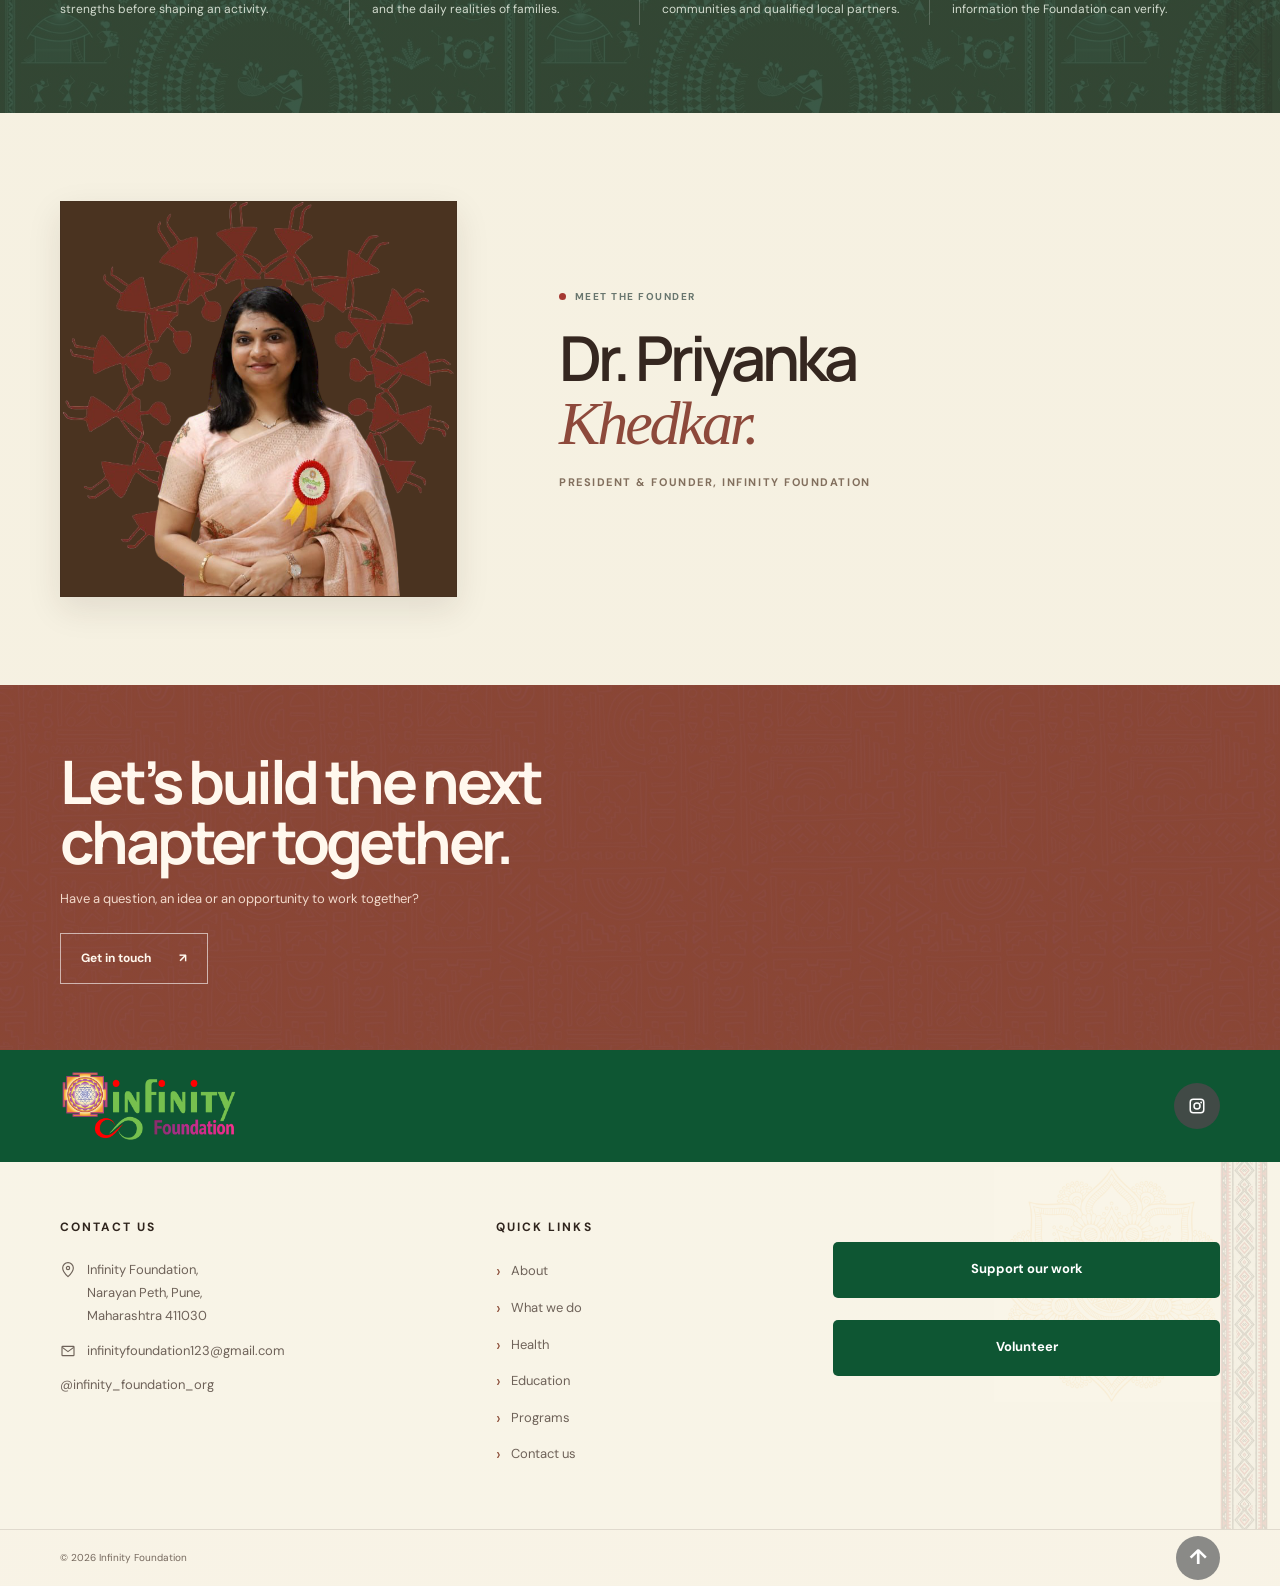
==== commit c91481a4: "Center founder portrait and update title" ====
--- a/about.html
+++ b/about.html
@@ -45,8 +45,8 @@
         </div>
       </div></section>
       <section class="page-section" id="founder"><div class="container about-founder">
-        <figure class="about-founder-photo page-image"><img class="founder-emblem" src="assets/warli-emblem.png" alt="" aria-hidden="true" loading="lazy" /><img class="founder-cutout" src="assets/founder-priyanka-cutout.png" alt="Priyanka Khedkar" loading="lazy" /></figure>
-        <div class="about-founder-copy"><p class="eyebrow"><span class="eyebrow-dot"></span> Meet the founder</p><h2>Priyanka<br /><em>Khedkar.</em></h2><p class="founder-role">Founder, Infinity Foundation</p></div>
+        <figure class="about-founder-photo page-image"><img class="founder-emblem" src="assets/warli-emblem.png" alt="" aria-hidden="true" loading="lazy" /><img class="founder-cutout" src="assets/founder-priyanka-cutout.png" alt="Dr. Priyanka Khedkar, President and Founder of Infinity Foundation" loading="lazy" /></figure>
+        <div class="about-founder-copy"><p class="eyebrow"><span class="eyebrow-dot"></span> Meet the founder</p><h2>Dr. Priyanka<br /><em>Khedkar.</em></h2><p class="founder-role">President &amp; Founder, Infinity Foundation</p></div>
       </div></section>
       <section class="page-footer-cta"><div class="container"><h2>Let’s build the next chapter together.</h2><p>Have a question, an idea or an opportunity to work together?</p><a class="button" href="contact.html">Get in touch <span aria-hidden="true">↗</span></a></div></section>
     </main>
--- a/subpages.css
+++ b/subpages.css
@@ -54,9 +54,9 @@
 .page-image{position:relative;margin:0;overflow:hidden;background:#e7e1cc;border:1px solid rgba(53,39,32,.16);box-shadow:0 12px 32px rgba(46,34,21,.1)}
 .page-image img{display:block;width:100%;height:100%;object-fit:cover}
 .about-founder{display:grid;grid-template-columns:minmax(230px,.75fr) 1.25fr;gap:clamp(35px,8vw,110px);align-items:center}
-.about-founder-photo{position:relative;min-height:380px;background:#4a3320;overflow:hidden}
+.about-founder-photo{position:relative;aspect-ratio:1/1;min-height:0;background:#4a3320;overflow:hidden}
 .about-founder-photo .founder-emblem{position:absolute;inset:0;width:100%;height:100%;object-fit:contain;opacity:.5}
-.about-founder-photo .founder-cutout{position:absolute;bottom:0;left:50%;height:94%;width:auto;max-width:95%;object-fit:contain;transform:translateX(-50%)}
+.about-founder-photo .founder-cutout{position:absolute;z-index:2;bottom:-1%;left:50%;display:block;width:183%;height:auto;max-width:none;transform:translateX(-25%)}
 .about-founder-copy .founder-role{margin:18px 0;color:#826f5d;font-size:11px;font-weight:700;letter-spacing:.14em;text-transform:uppercase}
 .about-founder-copy>p:last-child{max-width:500px}
 .focus-card-grid{display:grid;grid-template-columns:repeat(2,minmax(0,1fr));gap:18px}
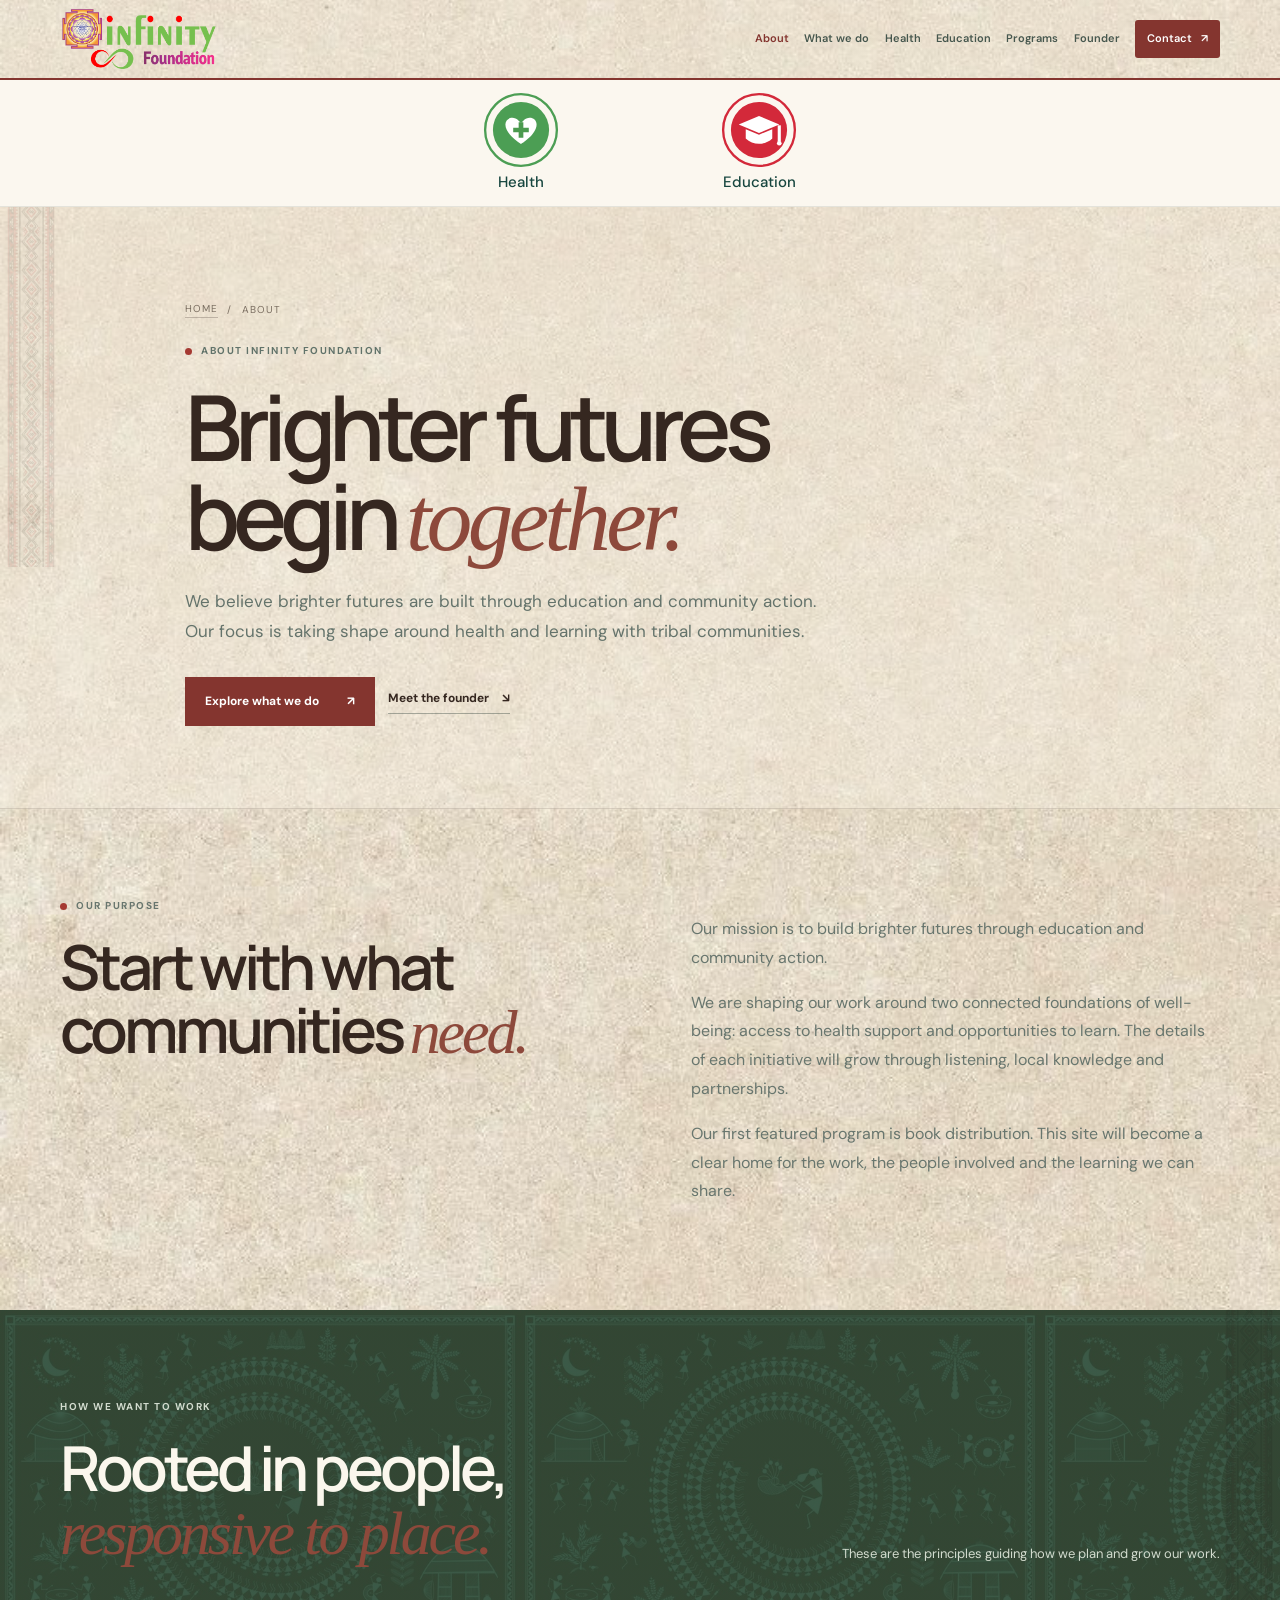
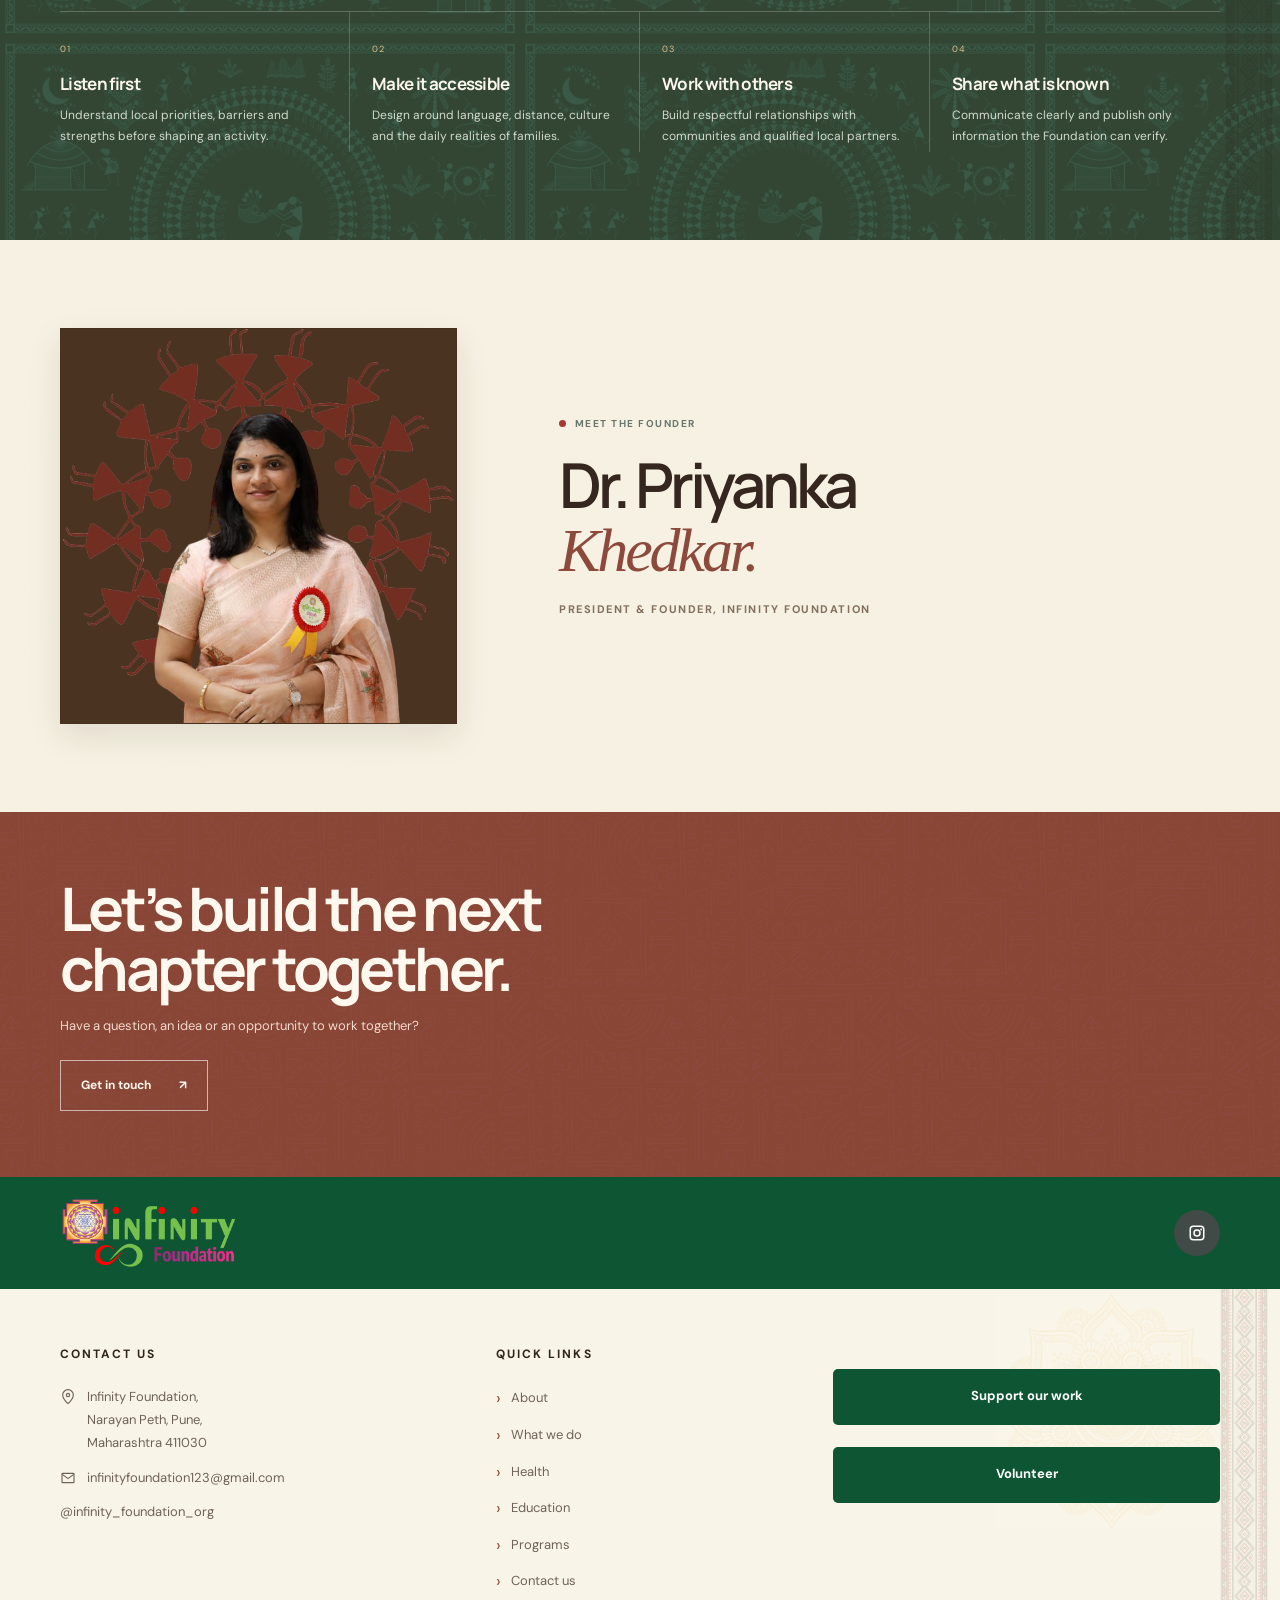
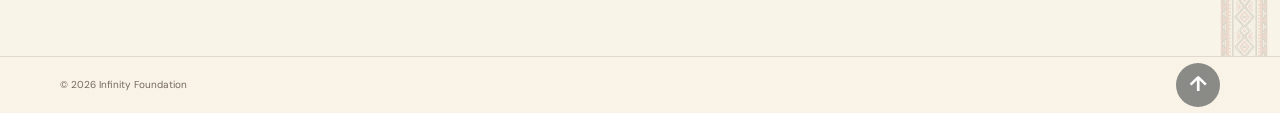
==== commit a1784c45: "Add health and education focus links below header" ====
--- a/about.html
+++ b/about.html
@@ -23,6 +23,18 @@
         <a class="active-nav" href="about.html" aria-current="page">About</a><a href="what-we-do.html">What we do</a><a href="health.html">Health</a><a href="education.html">Education</a><a href="programs.html">Programs</a><a href="about.html#founder">Founder</a><a class="nav-cta" href="contact.html">Contact <span aria-hidden="true">↗</span></a>
       </nav>
     </div></header>
+    <nav class="focus-nav" aria-label="Our focus areas">
+      <div class="focus-nav-inner">
+        <a class="focus-nav-item focus-health" href="health.html">
+          <svg class="focus-nav-icon" viewBox="0 0 100 100" aria-hidden="true"><circle class="focus-icon-ring" cx="50" cy="50" r="46"/><circle class="focus-icon-fill" cx="50" cy="50" r="36"/><path class="focus-icon-mark" d="M50 68S30 56 30 43c0-8 10-12 17-5l3 3 3-3c7-7 17-3 17 5 0 13-20 25-20 25Z"/><path class="focus-icon-accent" d="M47 40h6v7h7v6h-7v7h-6v-7h-7v-6h7z"/></svg>
+          <span>Health</span>
+        </a>
+        <a class="focus-nav-item focus-education" href="education.html">
+          <svg class="focus-nav-icon" viewBox="0 0 100 100" aria-hidden="true"><circle class="focus-icon-ring" cx="50" cy="50" r="46"/><circle class="focus-icon-fill" cx="50" cy="50" r="36"/><path class="focus-icon-mark" d="m24 43 26-11 26 11-26 11-26-11Zm9 6 17 7 17-7v12c-9 9-25 9-34 0V49Z"/><path class="focus-icon-mark" d="M74 44h4v21h-4z"/><circle class="focus-icon-mark-fill" cx="76" cy="67" r="3"/></svg>
+          <span>Education</span>
+        </a>
+      </div>
+    </nav>
     <main class="subpage-main" id="main">
       <section class="page-hero pillar-left"><div class="container page-hero-inner">
         <p class="page-breadcrumb"><a href="index.html">Home</a><span aria-hidden="true">/</span> About</p>
--- a/theme.css
+++ b/theme.css
@@ -191,3 +191,19 @@
   .footer-bottom-inner{min-height:unset;flex-wrap:wrap;padding-block:14px;gap:10px 16px}
   .site-footer .back-top{width:38px;height:38px;margin-left:auto}
 }
+
+/* Quick focus links shown immediately under the main site header. */
+.focus-nav{position:relative;z-index:1;background:#fbf7ef;border-bottom:1px solid rgba(28,48,41,.1)}
+.focus-nav-inner{width:min(100% - 48px,470px);min-height:126px;margin-inline:auto;display:flex;align-items:center;justify-content:center;gap:clamp(42px,9vw,96px);padding:10px 0 12px}
+.focus-nav-item{width:142px;display:flex;flex-direction:column;align-items:center;gap:4px;color:#17463f;text-align:center;font-size:15px;font-weight:500;line-height:1.3;transition:transform .2s ease}
+.focus-nav-item:hover,.focus-nav-item:focus-visible{transform:translateY(-2px)}
+.focus-nav-item:focus-visible{outline:2px solid #b8795a;outline-offset:4px}
+.focus-nav-icon{display:block;width:78px;height:78px}
+.focus-icon-ring{fill:none;stroke-width:3}
+.focus-icon-fill{stroke:none}
+.focus-icon-mark{fill:#fff}
+.focus-icon-accent{fill:#4b9a4f}
+.focus-icon-mark-fill{fill:#fff}
+.focus-health .focus-icon-ring{stroke:#4c9e54}.focus-health .focus-icon-fill{fill:#4c9e54}
+.focus-education .focus-icon-ring{stroke:#d3293a}.focus-education .focus-icon-fill{fill:#d3293a}
+@media(max-width:600px){.focus-nav-inner{width:100%;min-height:104px;gap:clamp(22px,12vw,72px);padding:8px 12px 10px}.focus-nav-item{width:112px;font-size:13px}.focus-nav-icon{width:64px;height:64px}}
